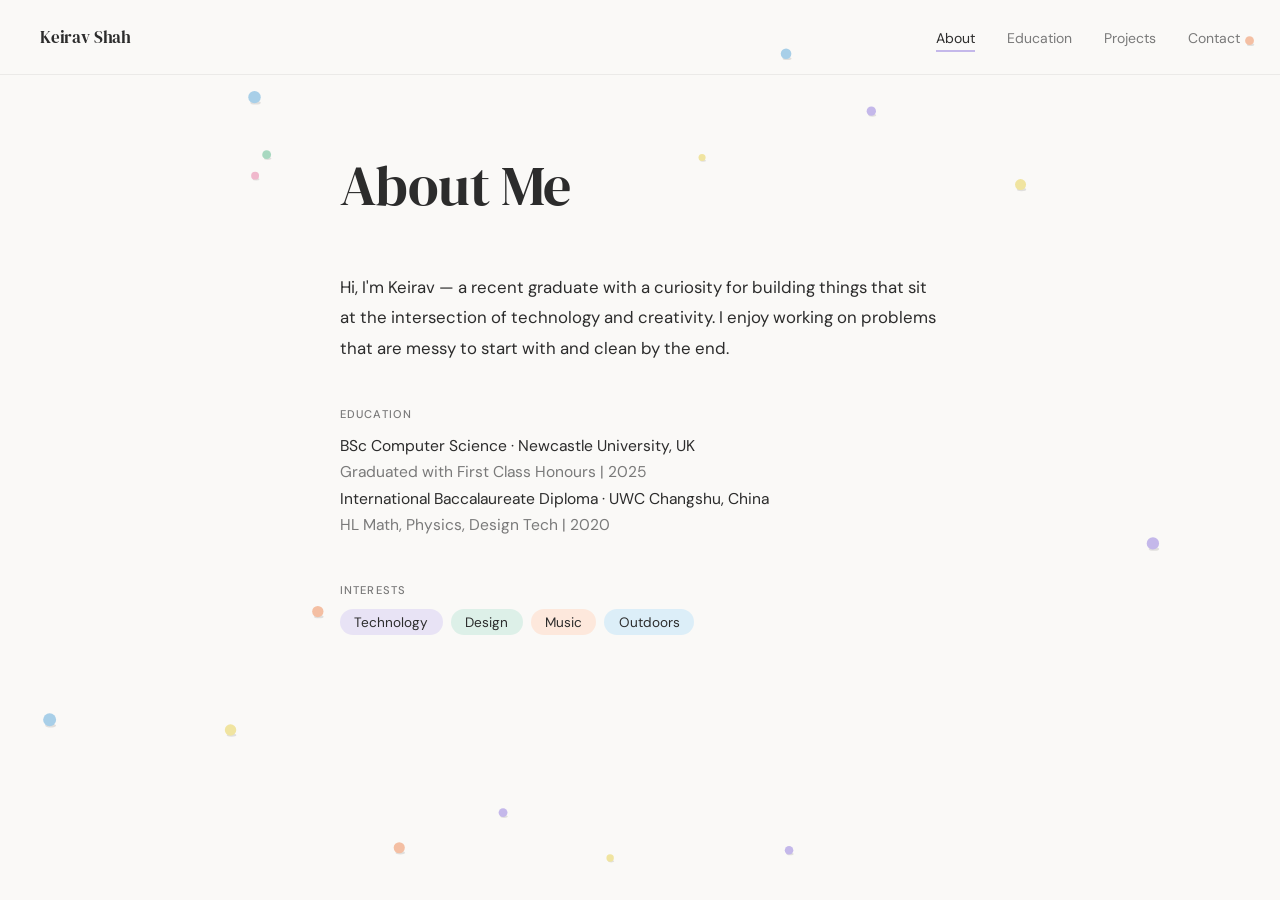
==== about.html @ 4248b80f "Add files via upload" ====
<!DOCTYPE html>
<html lang="en">
<head>
  <meta charset="UTF-8" />
  <meta name="viewport" content="width=device-width, initial-scale=1.0" />
  <title>About — Keirav Shah</title>
  <link rel="preconnect" href="https://fonts.googleapis.com" />
  <link rel="preconnect" href="https://fonts.gstatic.com" crossorigin />
  <link href="https://fonts.googleapis.com/css2?family=DM+Sans:wght@300;400;500&family=DM+Serif+Display&display=swap" rel="stylesheet" />
  <link rel="stylesheet" href="style.css" />
</head>
<body class="subpage" style="background-color:#e8e3f5">
  <canvas id="pond"></canvas>

  <div class="page-wrapper">
    <nav class="page-nav">
      <a href="index.html" class="site-name">Keirav Shah</a>
      <ul class="page-nav-links">
        <li><a href="about.html"     class="nav-link nav-link--active nav--lavender">About</a></li>
        <li><a href="education.html" class="nav-link nav--mint">Education</a></li>
        <li><a href="projects.html"  class="nav-link nav--peach">Projects</a></li>
        <li><a href="contact.html"   class="nav-link nav--sky">Contact</a></li>
      </ul>
    </nav>

    <div class="page-content">
      <h1 class="page-title">About Me</h1>

      <section class="about-section">
        <p class="about-bio">
          Hi, I'm Keirav — a recent graduate with a curiosity for building things
          that sit at the intersection of technology and creativity. I enjoy working
          on problems that are messy to start with and clean by the end.
        </p>
      </section>

      <section class="about-section">
        <h2 class="section-label">Education</h2>
        <p class="about-meta">
          BSc Computer Science · Newcastle University, UK<br/>
          <span class="text-muted">Graduated with First Class Honours | 2025</span>
        </p>
        <p class="about-meta">
          International Baccalaureate Diploma · UWC Changshu, China<br/>
          <span class="text-muted">HL Math, Physics, Design Tech | 2020</span>
        </p>
      </section>

      <section class="about-section">
        <h2 class="section-label">Interests</h2>
        <div class="interest-tags">
          <!-- Replace these with your own -->
          <span class="tag">Technology</span>
          <span class="tag">Design</span>
          <span class="tag">Music</span>
          <span class="tag">Outdoors</span>
        </div>
      </section>
    </div>
  </div>

  <script src="pond.js"></script>
  <script src="transitions.js"></script>
  <script>SiteTransitions.init('#e8e3f5');</script>
</body>
</html>
---- style.css ----
*, *::before, *::after {
  box-sizing: border-box;
  margin: 0;
  padding: 0;
}

:root {
  --bg: #faf9f7;
  --text: #2c2c2c;
  --text-muted: #7a7a7a;
  --lavender: #e8e3f5;
  --lavender-accent: #c4b8ea;
  --mint: #ddf0e8;
  --mint-accent: #a8d8c0;
  --peach: #fde8dc;
  --peach-accent: #f4bfa3;
  --sky: #dceef8;
  --sky-accent: #a8cfe8;
}

#pond {
  position: fixed;
  inset: 0;
  width: 100%;
  height: 100%;
  z-index: 0;
}

body {
  font-family: 'DM Sans', sans-serif;
  background-color: var(--bg);
  color: var(--text);
  min-height: 100vh;
  display: flex;
  align-items: center;
  justify-content: center;
  padding: 2rem;
}

main {
  position: relative;
  z-index: 1;
  width: 100%;
  max-width: 860px;
  animation: fadeInUp 0.4s ease 0.1s both;
}

/* Hero */
.hero {
  margin-bottom: 3rem;
}

.hero h1 {
  font-family: 'DM Serif Display', serif;
  font-size: clamp(2.5rem, 6vw, 4rem);
  font-weight: 400;
  letter-spacing: -0.01em;
  line-height: 1.1;
  margin-bottom: 0.6rem;
}

.tagline {
  font-size: 1.05rem;
  color: var(--text-muted);
  font-weight: 300;
}

/* Cards */
.cards {
  display: grid;
  grid-template-columns: repeat(2, 1fr);
  gap: 1.25rem;
}

.card {
  display: block;
  padding: 2rem 1.75rem;
  border-radius: 1.25rem;
  text-decoration: none;
  color: var(--text);
  transition: transform 0.18s ease, box-shadow 0.18s ease;
  position: relative;
  overflow: hidden;
}

.card:hover {
  transform: translateY(-4px);
  box-shadow: 0 12px 32px rgba(0, 0, 0, 0.08);
}

.card--lavender { background-color: var(--lavender); }
.card--mint     { background-color: var(--mint); }
.card--peach    { background-color: var(--peach); }
.card--sky      { background-color: var(--sky); }

.card-icon {
  display: block;
  font-size: 1.4rem;
  margin-bottom: 1rem;
  opacity: 0.5;
}

.card h2 {
  font-family: 'DM Serif Display', serif;
  font-size: 1.4rem;
  font-weight: 400;
  margin-bottom: 0.4rem;
}

.card p {
  font-size: 0.9rem;
  color: var(--text-muted);
  line-height: 1.55;
}

/* Responsive */
@media (max-width: 560px) {
  .cards {
    grid-template-columns: 1fr;
  }

  .hero {
    margin-bottom: 2rem;
  }
}

/* ── Sub-pages ───────────────────────────────────────────────────────────── */

body.subpage {
  display: block;
  padding: 0;
}

.page-wrapper {
  position: relative;
  z-index: 1;
  min-height: 100vh;
}

/* Nav */
.page-nav {
  display: flex;
  align-items: center;
  justify-content: space-between;
  padding: 1.6rem 2.5rem;
  border-bottom: 1px solid rgba(0, 0, 0, 0.06);
}

.site-name {
  font-family: 'DM Serif Display', serif;
  font-size: 1.05rem;
  letter-spacing: -0.01em;
  color: var(--text);
  text-decoration: none;
}

.page-nav-links {
  display: flex;
  list-style: none;
  gap: 2rem;
}

.nav-link {
  font-size: 0.875rem;
  color: var(--text-muted);
  text-decoration: none;
  padding-bottom: 3px;
  border-bottom: 2px solid transparent;
  transition: color 0.15s, border-color 0.15s;
}

.nav-link:hover { color: var(--text); }

.nav-link--active.nav--lavender { color: var(--text); border-bottom-color: var(--lavender-accent); }
.nav-link--active.nav--mint     { color: var(--text); border-bottom-color: var(--mint-accent); }
.nav-link--active.nav--peach    { color: var(--text); border-bottom-color: var(--peach-accent); }
.nav-link--active.nav--sky      { color: var(--text); border-bottom-color: var(--sky-accent); }

/* Page content */
.page-content {
  max-width: 680px;
  margin: 4.5rem auto 6rem;
  padding: 0 2.5rem;
  animation: fadeInUp 0.4s ease 0.05s both;
}

.page-title {
  font-family: 'DM Serif Display', serif;
  font-size: clamp(2.2rem, 5vw, 3.5rem);
  font-weight: 400;
  letter-spacing: -0.01em;
  margin-bottom: 3rem;
}

.about-section {
  margin-bottom: 2.75rem;
}

.section-label {
  font-size: 0.7rem;
  font-weight: 500;
  letter-spacing: 0.1em;
  text-transform: uppercase;
  color: var(--text-muted);
  margin-bottom: 0.75rem;
}

.about-bio {
  font-size: 1.05rem;
  line-height: 1.8;
}

.about-meta {
  font-size: 0.975rem;
  line-height: 1.7;
}

.text-muted { color: var(--text-muted); }

.interest-tags {
  display: flex;
  flex-wrap: wrap;
  gap: 0.5rem;
}

.tag {
  padding: 0.3rem 0.9rem;
  border-radius: 999px;
  font-size: 0.85rem;
}

.tag:nth-child(4n+1) { background: var(--lavender); }
.tag:nth-child(4n+2) { background: var(--mint); }
.tag:nth-child(4n+3) { background: var(--peach); }
.tag:nth-child(4n+4) { background: var(--sky); }

@keyframes fadeInUp {
  from { opacity: 0; transform: translateY(14px); }
  to   { opacity: 1; transform: translateY(0); }
}

/* ── Education ───────────────────────────────────────────────────────────── */

.edu-list {
  display: flex;
  flex-direction: column;
}

.edu-entry {
  position: relative;
  padding-left: 1.5rem;
}

.edu-entry::before {
  content: '';
  position: absolute;
  left: 0;
  top: 0.55rem;
  width: 8px;
  height: 8px;
  border-radius: 50%;
  background: var(--mint-accent);
}

.edu-year {
  display: block;
  font-size: 0.72rem;
  font-weight: 500;
  letter-spacing: 0.09em;
  text-transform: uppercase;
  color: var(--text-muted);
  margin-bottom: 0.45rem;
}

.edu-institution {
  font-family: 'DM Serif Display', serif;
  font-size: 1.65rem;
  font-weight: 400;
  letter-spacing: -0.01em;
  line-height: 1.15;
  margin-bottom: 0.3rem;
}

.edu-programme {
  font-size: 0.975rem;
  color: var(--text);
  margin-bottom: 0.2rem;
}

.edu-location {
  font-size: 0.875rem;
  color: var(--text-muted);
}

.edu-rule {
  height: 1px;
  background: rgba(0, 0, 0, 0.07);
  margin: 2.75rem 0 2.75rem 1.5rem;
}

/* ── Projects ────────────────────────────────────────────────────────────── */

.page-content--wide {
  max-width: 860px;
}

.project-grid {
  display: grid;
  grid-template-columns: repeat(2, 1fr);
  gap: 1.25rem;
}

.project-tile {
  display: flex;
  flex-direction: column;
  padding: 1.75rem;
  border-radius: 1.25rem;
  transition: transform 0.18s ease, box-shadow 0.18s ease;
}

.project-tile:hover {
  transform: translateY(-4px);
  box-shadow: 0 12px 32px rgba(0, 0, 0, 0.08);
}

.project-tile:nth-child(4n+1) { background: var(--lavender); }
.project-tile:nth-child(4n+2) { background: var(--mint); }
.project-tile:nth-child(4n+3) { background: var(--peach); }
.project-tile:nth-child(4n+4) { background: var(--sky); }

.project-year {
  font-size: 0.7rem;
  font-weight: 500;
  letter-spacing: 0.1em;
  text-transform: uppercase;
  color: var(--text-muted);
  margin-bottom: 0.75rem;
}

.project-title {
  font-family: 'DM Serif Display', serif;
  font-size: 1.4rem;
  font-weight: 400;
  letter-spacing: -0.01em;
  line-height: 1.15;
  margin-bottom: 0.5rem;
}

.project-desc {
  font-size: 0.9rem;
  color: var(--text-muted);
  line-height: 1.6;
  margin-bottom: 1.25rem;
}

.project-tags {
  display: flex;
  flex-wrap: wrap;
  gap: 0.4rem;
  margin-top: auto;
}

.project-tag {
  padding: 0.25rem 0.7rem;
  border-radius: 999px;
  font-size: 0.72rem;
  background: rgba(255, 255, 255, 0.55);
  color: var(--text);
}

/* ── Contact ─────────────────────────────────────────────────────────────── */

.contact-list {
  list-style: none;
  display: flex;
  flex-direction: column;
}

.contact-item {
  display: flex;
  flex-direction: column;
  gap: 0.3rem;
  padding: 1.75rem 0;
  border-bottom: 1px solid rgba(0, 0, 0, 0.07);
}

.contact-item:first-child {
  border-top: 1px solid rgba(0, 0, 0, 0.07);
}

.contact-label {
  font-size: 0.72rem;
  font-weight: 500;
  letter-spacing: 0.09em;
  text-transform: uppercase;
  color: var(--text-muted);
}

.contact-link {
  font-family: 'DM Serif Display', serif;
  font-size: clamp(1.2rem, 3vw, 1.6rem);
  font-weight: 400;
  color: var(--text);
  text-decoration: none;
  transition: opacity 0.15s;
}

.contact-link:hover {
  opacity: 0.55;
}

/* ── Responsive ──────────────────────────────────────────────────────────── */

@media (max-width: 560px) {
  .page-nav { padding: 1.2rem 1.25rem; }
  .page-nav-links { gap: 1.25rem; }
  .page-content { margin-top: 2.5rem; padding: 0 1.25rem; }
  .project-grid { grid-template-columns: 1fr; }
}

/* ── Flights (full-page globe) ───────────────────────────────────────────── */

body.flights-full {
  background: radial-gradient(circle at 50% 35%, #141826 0%, #05060a 75%);
  color: #f5f5f7;
  height: 100vh;
  overflow: hidden;             /* globe fills the screen; the panel scrolls */
}

.flights-full #globe {
  position: fixed;
  inset: 0;
  width: 100vw;
  height: 100vh;
  z-index: 0;
}

/* Overlaid, transparent nav with light text */
.page-nav--overlay {
  position: fixed;
  top: 0;
  left: 0;
  right: 0;
  z-index: 5;
  border-bottom: none;
  background: linear-gradient(rgba(5, 6, 10, 0.55), rgba(5, 6, 10, 0));
}

.page-nav--overlay .site-name { color: #f5f5f7; }
.page-nav--overlay .nav-link { color: rgba(245, 245, 247, 0.65); }
.page-nav--overlay .nav-link:hover { color: #fff; }

.globe-loading {
  position: fixed;
  inset: 0;
  display: flex;
  align-items: center;
  justify-content: center;
  color: rgba(245, 245, 247, 0.55);
  font-size: 0.9rem;
  z-index: 1;
}

/* Frosted-glass info panel */
.globe-panel {
  position: fixed;
  z-index: 4;
  top: 5.5rem;
  left: 1.5rem;
  bottom: 1.5rem;
  width: 360px;
  display: flex;
  flex-direction: column;
  padding: 1.75rem;
  border-radius: 1.25rem;
  background: rgba(12, 14, 20, 0.55);
  border: 1px solid rgba(255, 255, 255, 0.08);
  backdrop-filter: blur(16px);
  -webkit-backdrop-filter: blur(16px);
  box-shadow: 0 18px 48px rgba(0, 0, 0, 0.35);
  overflow-y: auto;
  animation: fadeInUp 0.5s ease 0.1s both;
  /* slim, brand-tinted scrollbar (Firefox) */
  scrollbar-width: thin;
  scrollbar-color: rgba(196, 184, 234, 0.35) transparent;
}

/* slim, brand-tinted scrollbar (WebKit/Chromium) */
.globe-panel::-webkit-scrollbar {
  width: 6px;
}

.globe-panel::-webkit-scrollbar-track {
  background: transparent;
}

.globe-panel::-webkit-scrollbar-thumb {
  background: rgba(196, 184, 234, 0.3);
  border-radius: 999px;
}

.globe-panel::-webkit-scrollbar-thumb:hover {
  background: rgba(196, 184, 234, 0.55);
}

.globe-panel-head { margin-bottom: 1.5rem; }

.globe-panel-head .big {
  font-family: 'DM Serif Display', serif;
  font-size: 2.6rem;
  line-height: 1;
}

.globe-panel-head .big-label {
  font-size: 0.72rem;
  font-weight: 500;
  letter-spacing: 0.1em;
  text-transform: uppercase;
  color: rgba(245, 245, 247, 0.55);
  margin-top: 0.4rem;
}

.flight-stats {
  display: grid;
  grid-template-columns: repeat(2, 1fr);
  gap: 0.6rem;
  margin-bottom: 2rem;
}

.stat {
  padding: 0.9rem 1rem;
  border-radius: 0.9rem;
}

.stat:nth-child(4n+1) { background: var(--lavender); }
.stat:nth-child(4n+2) { background: var(--mint); }
.stat:nth-child(4n+3) { background: var(--peach); }
.stat:nth-child(4n+4) { background: var(--sky); }

.stat-num {
  font-family: 'DM Serif Display', serif;
  font-size: 1.45rem;
  line-height: 1;
  color: var(--text);
  margin-bottom: 0.35rem;
}

.stat-label {
  font-size: 0.66rem;
  font-weight: 500;
  letter-spacing: 0.08em;
  text-transform: uppercase;
  color: var(--text-muted);
}

.flights-full .section-label {
  color: rgba(245, 245, 247, 0.5);
  margin-bottom: 0.5rem;
}

/* Routes list (sidebar default view) */
.route-list {
  list-style: none;
  display: flex;
  flex-direction: column;
}

.route-item {
  display: grid;
  grid-template-columns: 1fr auto;
  gap: 0.5rem 1rem;
  align-items: center;
  padding: 0.8rem 0.6rem;
  border-bottom: 1px solid rgba(255, 255, 255, 0.1);
  border-radius: 0.6rem;
  cursor: pointer;
  transition: background 0.18s ease;
}

.route-item:first-child { border-top: 1px solid rgba(255, 255, 255, 0.1); }
.route-item:hover { background: rgba(196, 184, 234, 0.12); }

.route-pair {
  font-family: 'DM Serif Display', serif;
  font-size: 1rem;
  color: #f5f5f7;
}

.route-pair span {
  display: block;
  font-family: 'DM Sans', sans-serif;
  font-size: 0.78rem;
  color: rgba(245, 245, 247, 0.5);
  margin-top: 0.1rem;
}

.route-meta {
  display: flex;
  flex-direction: column;
  align-items: flex-end;
  gap: 0.2rem;
  white-space: nowrap;
}

.route-times {
  font-size: 0.78rem;
  font-weight: 500;
  color: #c4b8ea;
}

.route-dist {
  font-size: 0.78rem;
  color: rgba(245, 245, 247, 0.6);
}

/* Route detail (sidebar, after selecting a route) */
.route-back {
  appearance: none;
  background: none;
  border: none;
  color: rgba(245, 245, 247, 0.7);
  font-family: 'DM Sans', sans-serif;
  font-size: 0.8rem;
  letter-spacing: 0.04em;
  padding: 0.2rem 0;
  cursor: pointer;
  transition: color 0.18s ease;
}

.route-back:hover { color: #f5f5f7; }

.route-detail-head { margin: 0.8rem 0 1rem; }

.route-detail-title {
  font-family: 'DM Serif Display', serif;
  font-size: 1.6rem;
  color: #f5f5f7;
}

.route-detail-sub {
  font-size: 0.78rem;
  line-height: 1.4;
  color: rgba(245, 245, 247, 0.55);
  margin-top: 0.3rem;
}

.flight-cards {
  list-style: none;
  display: flex;
  flex-direction: column;
  gap: 0.7rem;
}

.flight-card {
  padding: 0.9rem 1rem;
  border-radius: 0.9rem;
  background: rgba(255, 255, 255, 0.05);
  border: 1px solid rgba(255, 255, 255, 0.08);
}

.fcard-top {
  display: flex;
  justify-content: space-between;
  align-items: baseline;
  gap: 1rem;
}

.fcard-route {
  font-family: 'DM Serif Display', serif;
  font-size: 1rem;
  color: #f5f5f7;
}

.fcard-dist {
  font-size: 0.78rem;
  color: rgba(245, 245, 247, 0.6);
  white-space: nowrap;
}

.fcard-date {
  font-size: 0.72rem;
  letter-spacing: 0.04em;
  color: rgba(245, 245, 247, 0.5);
  margin-top: 0.25rem;
}

.fcard-meta {
  font-size: 0.78rem;
  color: rgba(245, 245, 247, 0.6);
  margin-top: 0.4rem;
}

/* On narrow screens the panel becomes a bottom sheet */
@media (max-width: 700px) {
  .globe-panel {
    top: auto;
    left: 0;
    right: 0;
    bottom: 0;
    width: auto;
    max-height: 52vh;
    border-radius: 1.25rem 1.25rem 0 0;
  }
}
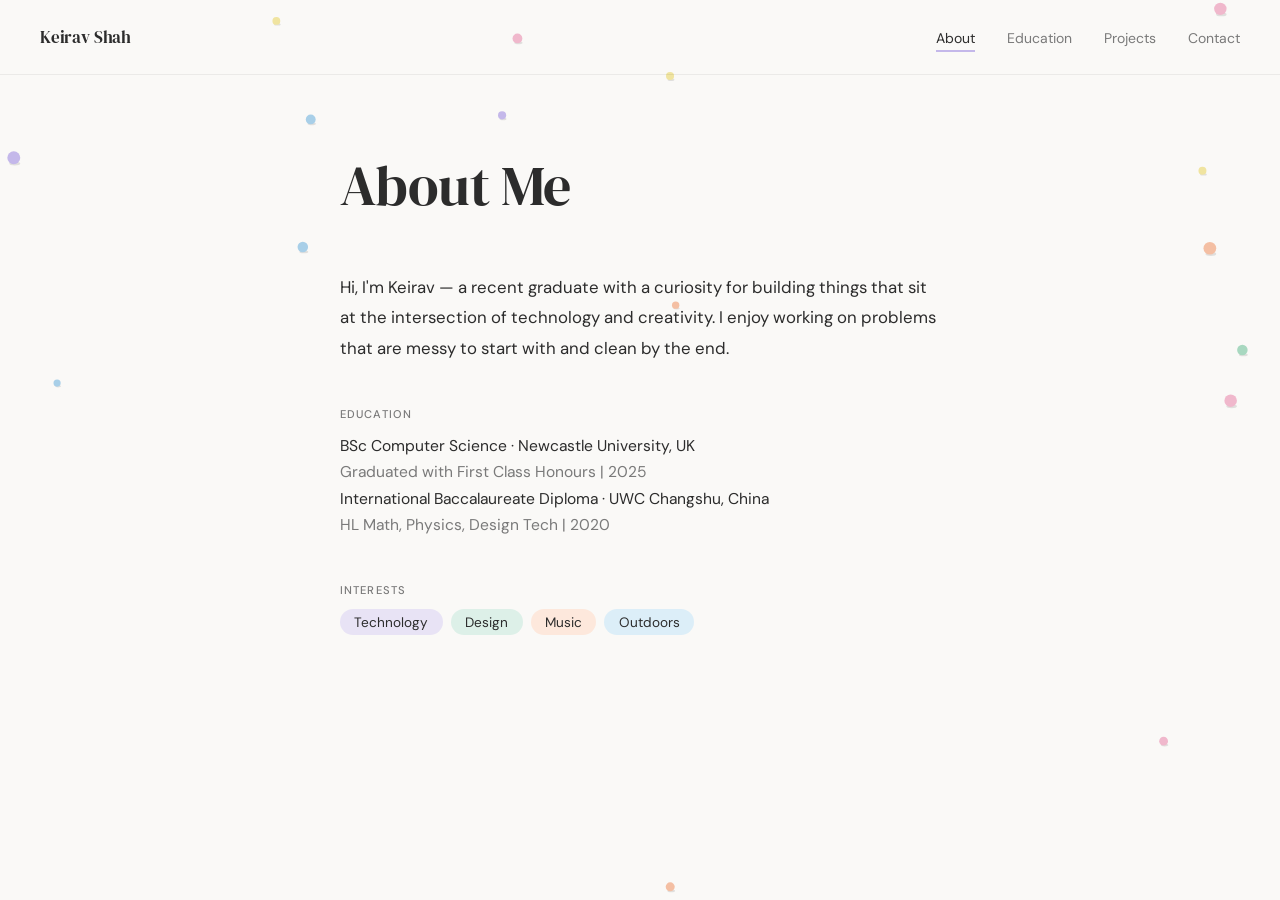
==== commit d3b26fa7: "Update about.html" ====
--- a/about.html
+++ b/about.html
@@ -14,12 +14,12 @@
 
   <div class="page-wrapper">
     <nav class="page-nav">
-      <a href="index.html" class="site-name">Keirav Shah</a>
+      <a href="/index" class="site-name">Keirav Shah</a>
       <ul class="page-nav-links">
-        <li><a href="about.html"     class="nav-link nav-link--active nav--lavender">About</a></li>
-        <li><a href="education.html" class="nav-link nav--mint">Education</a></li>
-        <li><a href="projects.html"  class="nav-link nav--peach">Projects</a></li>
-        <li><a href="contact.html"   class="nav-link nav--sky">Contact</a></li>
+        <li><a href="/about"     class="nav-link nav-link--active nav--lavender">About</a></li>
+        <li><a href="/education" class="nav-link nav--mint">Education</a></li>
+        <li><a href="/projects"  class="nav-link nav--peach">Projects</a></li>
+        <li><a href="/contact"   class="nav-link nav--sky">Contact</a></li>
       </ul>
     </nav>
 
--- a/style.css
+++ b/style.css
@@ -690,7 +690,10 @@
   margin-top: 0.4rem;
 }
 
-/* On narrow screens the panel becomes a bottom sheet */
+/* Drag handle — only shown on the mobile bottom sheet */
+.sheet-handle { display: none; }
+
+/* On narrow screens the panel becomes a draggable bottom sheet */
 @media (max-width: 700px) {
   .globe-panel {
     top: auto;
@@ -698,7 +701,391 @@
     right: 0;
     bottom: 0;
     width: auto;
-    max-height: 52vh;
+    /* Cap the open height so the grab handle always clears the overlay navbar
+       (the sheet is anchored to the bottom, so a smaller height = lower top). */
+    max-height: 80vh;
+    max-height: calc(100dvh - 7rem);
+    padding-top: 0.75rem;
     border-radius: 1.25rem 1.25rem 0 0;
+    /* The fadeInUp intro animates transform and, with fill-mode `both`, would
+       pin it to translateY(0) — overriding the sheet slide below and leaving the
+       sheet stuck open. Disable it here; the sheet has its own transform. */
+    animation: none;
+    /* JS sets --sheet-y to slide the sheet down to a snap point */
+    transform: translateY(var(--sheet-y, 0px));
+    transition: transform 0.32s cubic-bezier(0.22, 1, 0.36, 1);
   }
-}
+
+  /* Only let the content scroll when fully open; otherwise a drag-to-open
+     gesture gets swallowed by the scroller instead of moving the sheet. */
+  .globe-panel:not([data-sheet="open"]) { overflow-y: hidden; }
+
+  /* while a finger is dragging, follow it 1:1 with no easing */
+  .globe-panel.is-dragging { transition: none; }
+
+  /* The handle + the km header form the drag grip; the routes list below still
+     scrolls. touch-action:none lets JS own the vertical gesture on the grip. */
+  .sheet-handle,
+  .globe-panel-head {
+    touch-action: none;
+    cursor: grab;
+  }
+  .globe-panel.is-dragging .sheet-handle,
+  .globe-panel.is-dragging .globe-panel-head { cursor: grabbing; }
+
+  .sheet-handle {
+    display: block;
+    flex: none;
+    width: 42px;
+    height: 5px;
+    /* generous tap target around the thin visual bar */
+    padding: 10px 0;
+    margin: -10px auto 0.4rem;
+    background-clip: content-box;
+    border-radius: 999px;
+    background-color: rgba(245, 245, 247, 0.35);
+  }
+}
+
+/* ============================================================
+   TRISOLARIS — immersive full-page three-body simulation
+   ============================================================ */
+
+body.trisolaris-full {
+  background: radial-gradient(circle at 50% 40%, #0c0916 0%, #030208 70%);
+  color: #f5f5f7;
+  height: 100vh;
+  overflow: hidden;
+}
+
+.trisolaris-full #space {
+  position: fixed;
+  inset: 0;
+  width: 100vw;
+  height: 100vh;
+  z-index: 0;
+}
+
+/* Compact frosted chip — era, civilization counter, event line */
+.tri-panel {
+  position: fixed;
+  z-index: 4;
+  left: 1.5rem;
+  bottom: 1.5rem;
+  max-width: min(420px, calc(100vw - 3rem));
+  padding: 1.1rem 1.4rem;
+  border-radius: 1.1rem;
+  background: rgba(10, 8, 18, 0.55);
+  border: 1px solid rgba(255, 255, 255, 0.08);
+  backdrop-filter: blur(14px);
+  -webkit-backdrop-filter: blur(14px);
+  pointer-events: none;          /* purely informational — clicks reach the scene */
+}
+
+.tri-era {
+  font-family: 'DM Serif Display', serif;
+  font-size: 1.8rem;
+  line-height: 1.1;
+  color: var(--mint);
+  transition: color 0.8s ease;
+}
+
+.tri-era.is-chaotic { color: var(--peach); }
+
+.tri-civ {
+  font-size: 0.72rem;
+  font-weight: 500;
+  letter-spacing: 0.1em;
+  text-transform: uppercase;
+  color: rgba(245, 245, 247, 0.55);
+  margin-top: 0.35rem;
+}
+
+.tri-event {
+  font-size: 0.85rem;
+  font-weight: 300;
+  color: var(--lavender);
+  margin-top: 0.6rem;
+  min-height: 1.2em;
+  opacity: 0;
+  transition: opacity 0.9s ease;
+}
+
+.tri-event.is-visible { opacity: 1; }
+
+/* Live surface temperature — shivers when icy, wavers when sweltering */
+.tri-temp {
+  display: flex;
+  align-items: baseline;
+  gap: 0.4rem;
+  margin-top: 0.65rem;
+  color: rgba(245, 245, 247, 0.85);
+  transition: color 0.8s ease;
+}
+
+.tri-temp-num {
+  font-family: 'DM Serif Display', serif;
+  font-size: 1.45rem;
+  line-height: 1;
+}
+
+.tri-temp-unit {
+  font-size: 0.66rem;
+  font-weight: 500;
+  letter-spacing: 0.1em;
+  text-transform: uppercase;
+  color: rgba(245, 245, 247, 0.5);
+}
+
+.tri-temp.is-cold { color: #a5d8f3; }
+.tri-temp.is-cold .tri-temp-num {
+  animation: tri-shiver 0.16s infinite;
+  text-shadow: 0 0 14px rgba(140, 200, 240, 0.5);
+}
+.tri-temp.is-cold .tri-temp-num::before { content: '❄ '; font-size: 0.8em; }
+
+.tri-temp.is-hot { color: #ffa173; }
+.tri-temp.is-hot .tri-temp-num {
+  animation: tri-swelter 0.55s ease-in-out infinite;
+  text-shadow: 0 0 16px rgba(255, 120, 60, 0.6);
+}
+
+@keyframes tri-shiver {
+  0%   { transform: translate(0, 0); }
+  25%  { transform: translate(-1px, 1px); }
+  50%  { transform: translate(1px, -1px); }
+  75%  { transform: translate(-1px, -1px); }
+  100% { transform: translate(0, 0); }
+}
+
+@keyframes tri-swelter {
+  0%, 100% { transform: translateY(0) skewX(0); }
+  30%      { transform: translateY(-1.5px) skewX(3deg); }
+  65%      { transform: translateY(1px) skewX(-3deg); }
+}
+
+/* Slide-in info card — context + the glossary of civilization endings */
+.tri-info {
+  position: fixed;
+  z-index: 6;
+  top: 5.5rem;
+  right: 1.5rem;
+  width: 350px;
+  max-width: calc(100vw - 3rem);
+  max-height: calc(100vh - 11rem);
+  overflow-y: auto;
+  padding: 1.6rem 1.5rem;
+  border-radius: 1.1rem;
+  background: rgba(10, 8, 18, 0.72);
+  border: 1px solid rgba(255, 255, 255, 0.08);
+  backdrop-filter: blur(16px);
+  -webkit-backdrop-filter: blur(16px);
+  transform: translateX(calc(100% + 2rem));
+  transition: transform 0.5s cubic-bezier(0.22, 1, 0.36, 1);
+}
+
+.tri-info.is-open { transform: none; }
+
+.tri-info::-webkit-scrollbar { width: 6px; }
+.tri-info::-webkit-scrollbar-track { background: transparent; }
+.tri-info::-webkit-scrollbar-thumb {
+  background: rgba(196, 184, 234, 0.3);
+  border-radius: 999px;
+}
+
+.tri-info h2 {
+  font-family: 'DM Serif Display', serif;
+  font-size: 1.4rem;
+  font-weight: 400;
+  margin-bottom: 0.8rem;
+  padding-right: 1.5rem;
+}
+
+.tri-info p {
+  font-size: 0.84rem;
+  font-weight: 300;
+  line-height: 1.6;
+  color: rgba(245, 245, 247, 0.78);
+  margin-bottom: 0.85rem;
+}
+
+.tri-info strong { font-weight: 500; color: #f5f5f7; }
+
+.tri-info-close {
+  position: absolute;
+  top: 1rem;
+  right: 1.1rem;
+  border: none;
+  background: none;
+  color: rgba(245, 245, 247, 0.6);
+  font-size: 1.3rem;
+  line-height: 1;
+  cursor: pointer;
+}
+
+.tri-info-close:hover { color: #fff; }
+
+.tri-endings {
+  list-style: none;
+  display: flex;
+  flex-direction: column;
+  gap: 0.6rem;
+  margin-bottom: 0.95rem;
+}
+
+.tri-endings li {
+  font-size: 0.8rem;
+  font-weight: 300;
+  line-height: 1.5;
+  color: rgba(245, 245, 247, 0.7);
+}
+
+.tri-ending-tag {
+  display: block;
+  font-weight: 500;
+  font-size: 0.78rem;
+}
+
+.tag--fire   { color: #f4bfa3; }
+.tag--ice    { color: #a9cdec; }
+.tag--syzygy { color: #c4b8ea; }
+.tag--reset  { color: #ddf0e8; }
+
+/* Chronicle of fallen civilizations */
+.tri-chron-title {
+  font-size: 0.68rem;
+  font-weight: 500;
+  letter-spacing: 0.1em;
+  text-transform: uppercase;
+  color: rgba(245, 245, 247, 0.5);
+  margin: 1.1rem 0 0.55rem;
+}
+
+.tri-chronicle {
+  list-style: none;
+  display: flex;
+  flex-direction: column;
+  gap: 0.4rem;
+  margin-bottom: 0.95rem;
+}
+
+.tri-chronicle li {
+  display: grid;
+  grid-template-columns: 3.4rem 1fr auto;
+  gap: 0.6rem;
+  align-items: baseline;
+  font-size: 0.78rem;
+  font-weight: 300;
+  color: rgba(245, 245, 247, 0.75);
+}
+
+.chron-n { color: rgba(245, 245, 247, 0.45); }
+
+.chron-cause { font-weight: 500; }
+
+.chron-empty {
+  font-style: italic;
+  color: rgba(245, 245, 247, 0.45);
+}
+
+.tri-hint {
+  font-size: 0.68rem;
+  font-weight: 500;
+  letter-spacing: 0.08em;
+  text-transform: uppercase;
+  color: rgba(245, 245, 247, 0.4);
+  border-top: 1px solid rgba(255, 255, 255, 0.08);
+  padding-top: 0.9rem;
+}
+
+.tri-btn--info {
+  width: 1.45rem;
+  height: 1.45rem;
+  display: grid;
+  place-items: center;
+  border: 1px solid rgba(245, 245, 247, 0.35);
+  border-radius: 999px;
+  font-family: 'DM Serif Display', serif;
+  font-style: italic;
+  font-size: 0.8rem;
+  padding: 0;
+}
+
+/* Ambient-sound toggle — dim when muted, lavender glow when playing */
+.tri-btn--sound { opacity: 0.4; }
+
+.tri-btn--sound.is-on {
+  opacity: 1;
+  color: #c4b8ea;
+  text-shadow: 0 0 9px rgba(196, 184, 234, 0.65);
+}
+
+/* Volume slider only exists while sound is on — keeps the pill minimal */
+.tri-vol {
+  width: 0;
+  opacity: 0;
+  pointer-events: none;
+  margin: 0 0 0 -0.75rem;   /* collapse the flex gap it would otherwise leave */
+  accent-color: #c4b8ea;
+  cursor: pointer;
+  transition: width 0.35s ease, opacity 0.35s ease, margin-left 0.35s ease;
+}
+
+.tri-controls.sound-on .tri-vol {
+  width: 64px;
+  opacity: 1;
+  pointer-events: auto;
+  margin-left: 0;
+}
+
+/* Pause + speed, tucked into the opposite corner */
+.tri-controls {
+  position: fixed;
+  z-index: 4;
+  right: 1.5rem;
+  bottom: 1.5rem;
+  display: flex;
+  align-items: center;
+  gap: 0.75rem;
+  padding: 0.55rem 0.9rem;
+  border-radius: 999px;
+  background: rgba(10, 8, 18, 0.55);
+  border: 1px solid rgba(255, 255, 255, 0.08);
+  backdrop-filter: blur(14px);
+  -webkit-backdrop-filter: blur(14px);
+}
+
+.tri-btn {
+  border: none;
+  background: none;
+  color: rgba(245, 245, 247, 0.75);
+  font-size: 0.95rem;
+  line-height: 1;
+  cursor: pointer;
+  padding: 0.15rem;
+}
+
+.tri-btn:hover { color: #fff; }
+
+.tri-controls #tri-speed {
+  width: 110px;
+  accent-color: #c4b8ea;
+  cursor: pointer;
+}
+
+@media (max-width: 560px) {
+  .tri-panel {
+    left: 1rem;
+    bottom: 4.5rem;               /* clear the controls pill below */
+    padding: 0.9rem 1.1rem;
+  }
+  .tri-era { font-size: 1.45rem; }
+  .tri-controls { right: 1rem; bottom: 1rem; }
+  .tri-controls #tri-speed { width: 80px; }
+  .tri-info {
+    top: 4.5rem;
+    right: 1rem;
+    max-width: calc(100vw - 2rem);
+    max-height: calc(100vh - 12rem);
+  }
+}
